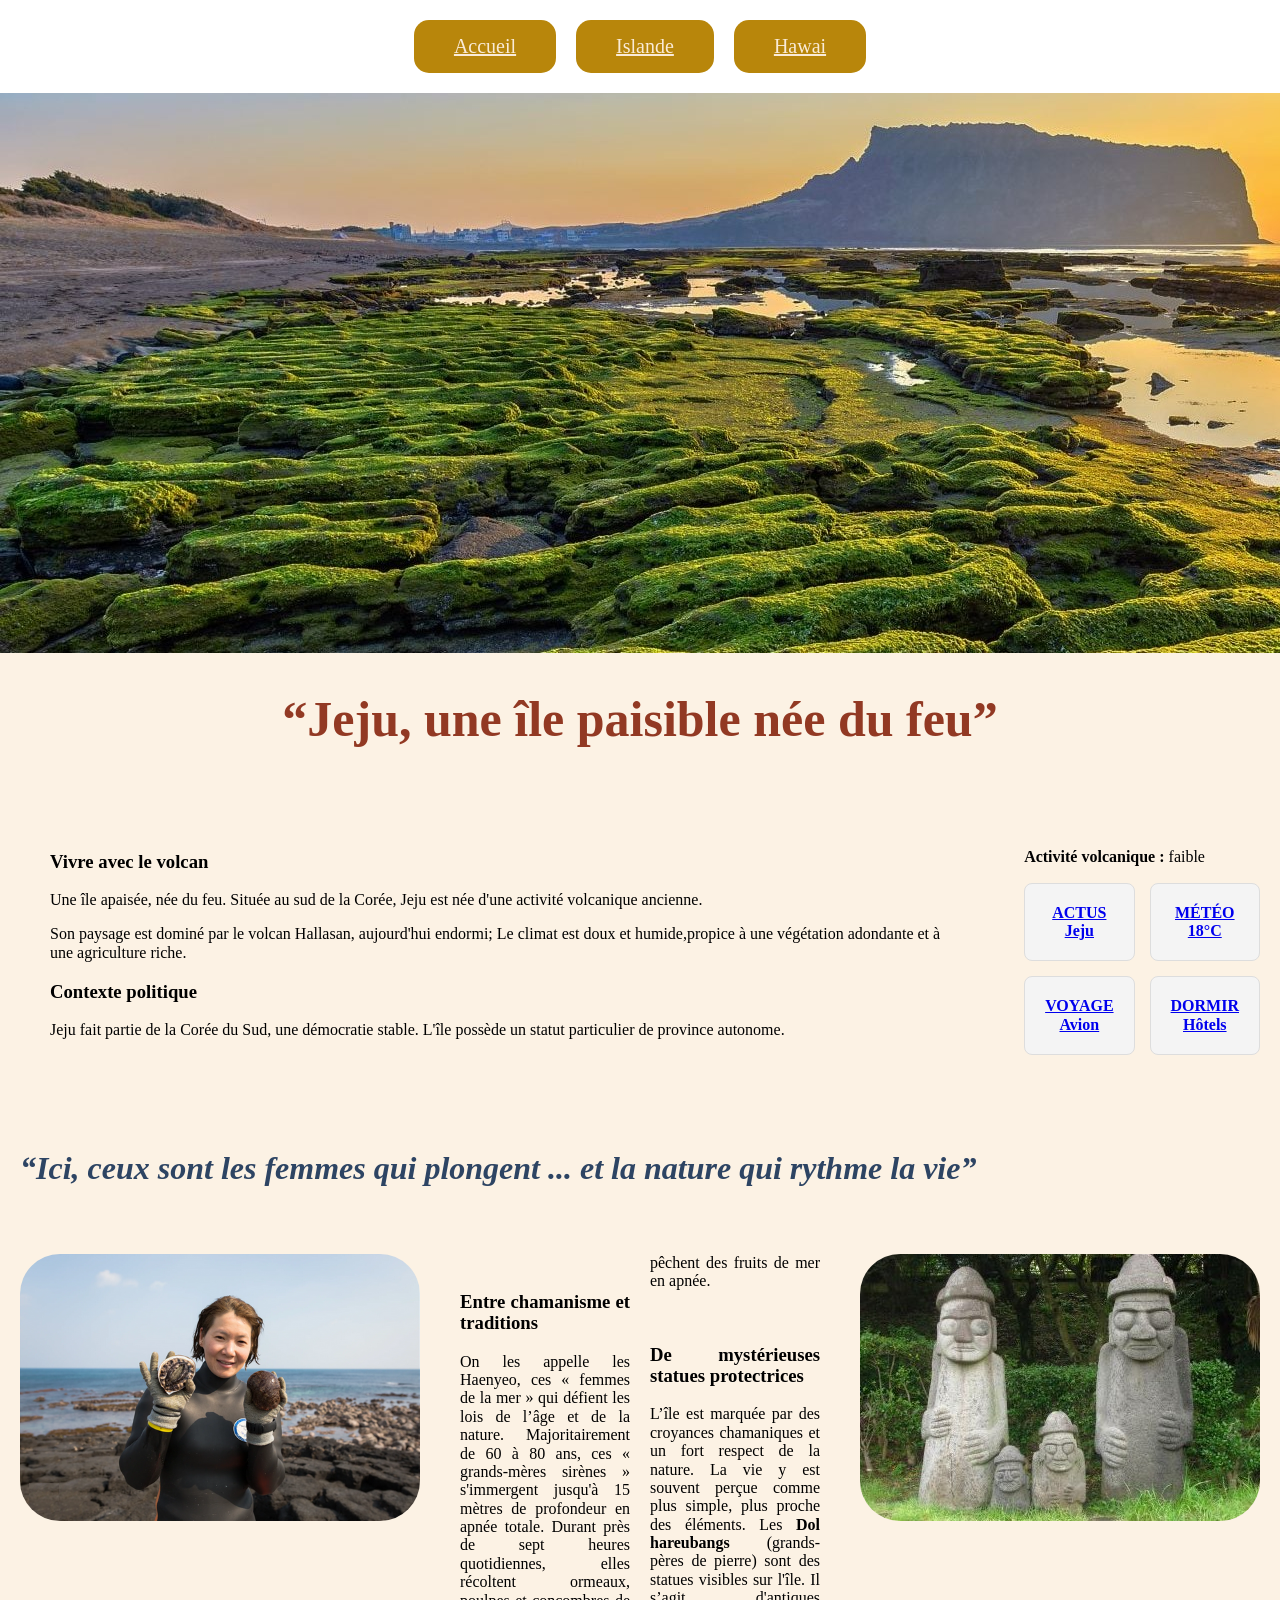
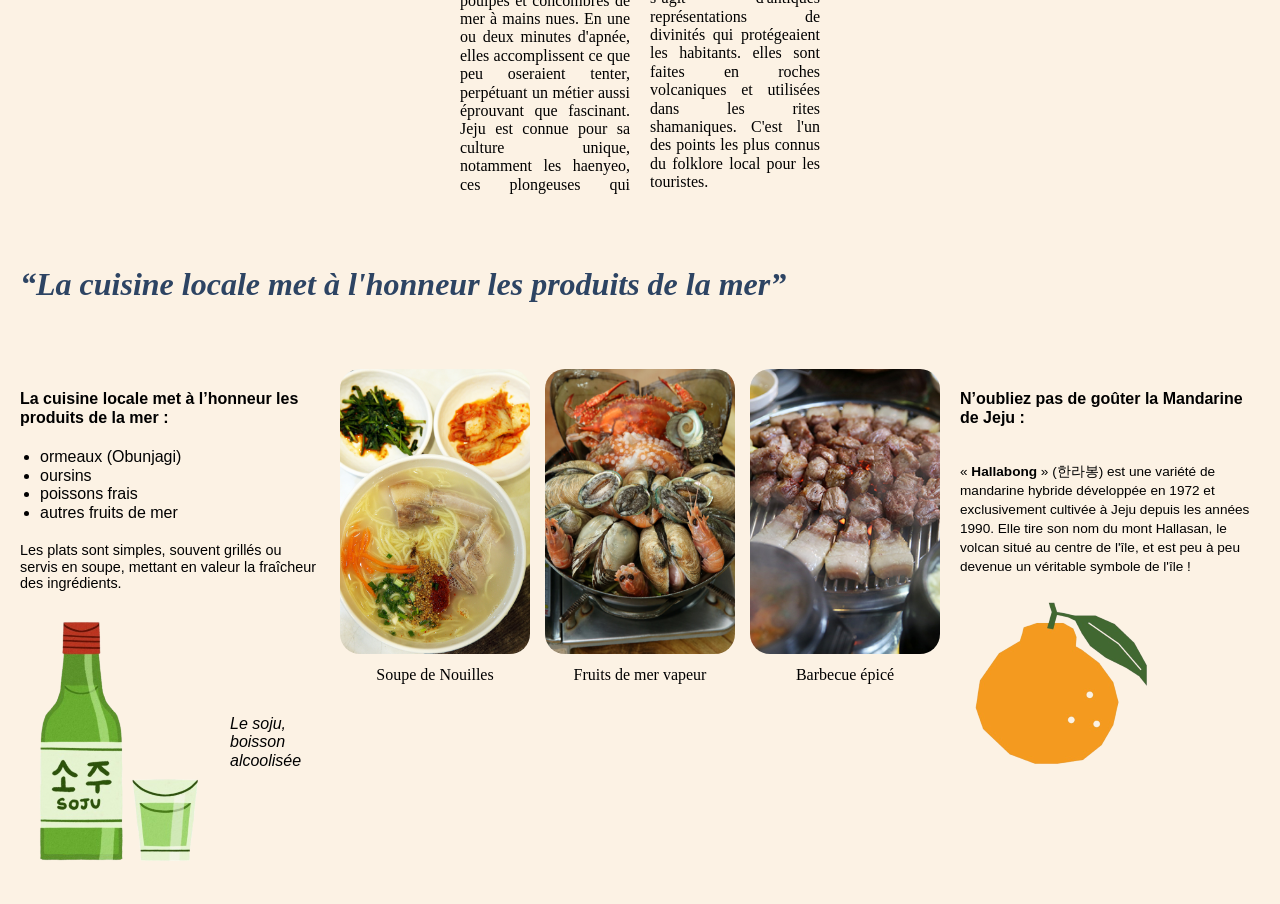
==== page_1_jeju.html @ 47151286 "premier envoi exo lieux" ====
<!DOCTYPE html>
<html lang="en">

<head>
    <meta charset="UTF-8">
    <meta name="viewport" content="width=device-width, initial-scale=1.0">
    <title>Jeju</title>
    <link rel="stylesheet" type="text/css" href="normalize.css">
    <link rel="stylesheet" type="text/css" href="style.css">
</head>

<body>
    <header>
        <nav class="main-nav">
            <a href="index.html" class="nav-button btn-accueil">Accueil</a>
            <a href="page_2_islande.html" class="nav-button btn-islande">Islande</a>
            <a href="page_3_hawai.html" class="nav-button btn-hawai">Hawai</a>
        </nav>
    </header>
    <main>
        <section class="banniere-container">
            <img src="images_jeju/1_banniere_jeju.jpg" alt="coucher soleil île de Jeju">
            <h1>“Jeju, une île paisible née du feu”</h1>
        </section>

        <section class="jeju-container">
            <div class="text-content">
                <h3>Vivre avec le volcan</h3>
                <p>Une île apaisée, née du feu. Située au sud de la Corée, Jeju est née d'une activité volcanique
                    ancienne.
                </p>
                <p>Son paysage est dominé par le volcan Hallasan, aujourd'hui endormi;
                    Le climat est doux et humide,propice à une végétation adondante et à une agriculture riche.</p>

                <h3>Contexte politique</h3>
                <p>Jeju fait partie de la Corée du Sud, une démocratie stable. L'île possède un statut particulier de
                    province
                    autonome.</p>
            </div>
            <div style="flex: 1;">
                <p><strong>Activité volcanique :</strong> faible</p>
                <div class="stats-grid">
                    <a href="https://fr.yna.co.kr/view/PYH20260420074200884" target="_blank"
                        class="stat-card">ACTUS<br>Jeju</a>
                    <a href="https://www.accuweather.com/en/kr/jeju/224209/weather-forecast/224209" target="_blank"
                        class="stat-card">MÉTÉO<br>18°C</a>
                    <a href="https://www.skyscanner.fr" target="_blank" class="stat-card">VOYAGE<br>Avion</a>
                    <a href="https://www.booking.com/city/kr/jeju.fr.html" target="_blank"
                        class="stat-card">DORMIR<br>Hôtels</a>
                </div>
            </div>

        </section>

        <section>
            <h2 class="section-title">“Ici, ceux sont les femmes qui plongent ... et la nature qui rythme la vie”</h2>
        </section>
        <section class="traditions">
            <div class="col-image">
                <img src="images_jeju/2_haenyeo.png" alt="Haenyeo">
            </div>

            <div class="col-texte-double">
                <div class="colonnes-interne">
                    <br>
                    <h3>Entre chamanisme et traditions</h3>
                    <p> On les appelle les Haenyeo, ces « femmes de la mer » qui défient les lois de l’âge et de la nature.
                        Majoritairement de 60 à 80 ans, ces « grands-mères sirènes » s'immergent jusqu'à 15 mètres de profondeur en apnée totale. Durant près de sept heures quotidiennes, elles récoltent ormeaux, poulpes et concombres de mer à mains nues. En une ou deux minutes d'apnée, elles accomplissent ce que peu oseraient tenter, perpétuant un métier aussi éprouvant que fascinant.
                        Jeju est connue pour sa culture unique, notamment les haenyeo, ces plongeuses qui pêchent des
                        fruits de mer en apnée. 
                    </p><br>
                    <h3>De mystérieuses statues protectrices</h3>
                    <p>L’île est marquée par des croyances chamaniques et un fort respect de la nature. La vie y est
                        souvent perçue comme plus simple, plus proche des éléments.
                        Les <strong>Dol hareubangs</strong> (grands-pères de pierre) sont des statues visibles sur l'île.
                        Il s’agit d'antiques représentations de divinités qui protégeaient les habitants.
                        elles sont faites en roches volcaniques et utilisées dans les rites shamaniques.
                        C'est l'un des points les plus connus du folklore local pour les touristes.
                    </p>
                </div>
            </div>

            <div class="col-image">
                <img src="images_jeju/3_statues_dol hareubangs.jpg" alt="Dol hareubangs">
            </div>
        </section>

        <section>
            <h2 class="section-title">“La cuisine locale met à l'honneur les produits de la mer”</h2>
        </section>
        <section class="cuisine-container">

            <div class="cuisine-col-gauche">
                <h4>La cuisine locale met à l’honneur les produits de la mer :</h4>
                <ul class="liste-mer">
                    <li>ormeaux (Obunjagi)</li>
                    <li>oursins</li>
                    <li>poissons frais</li>
                    <li>autres fruits de mer</li>
                </ul>
                <p class="legende-plats">Les plats sont simples, souvent grillés ou servis en soupe, mettant en valeur
                    la fraîcheur des ingrédients.</p>
                <div class="soju-bloc">
                    <img src="images_jeju/4_soju_sans_fond.png" alt="Soju">
                    <p><em>Le soju, boisson alcoolisée</em></p>
                </div>
            </div>

            <div class="cuisine-col-centre">
                <div class="photo-item">
                    <img src="images_jeju/5_soupe_jeju.png" alt="Soupe">
                    <p>Soupe de Nouilles</p>
                </div>
                <div class="photo-item">
                    <img src="images_jeju/6_fruits_mer_jeju.png" alt="Fruits de mer">
                    <p>Fruits de mer vapeur</p>
                </div>
                <div class="photo-item">
                    <img src="images_jeju/7_barbecue_coréen.png" alt="Barbecue">
                    <p>Barbecue épicé</p>
                </div>
            </div>

            <div class="cuisine-col-droite">
                <div class="mandarine-header">
                    <h4>N’oubliez pas de goûter la Mandarine de Jeju :</h4>

                </div>
                <p>« <strong>Hallabong</strong> » (한라봉) est une variété de mandarine hybride développée en 1972 et
                    exclusivement cultivée à Jeju depuis les années 1990. Elle tire son nom du mont Hallasan, le volcan
                    situé au centre de l'île, et est peu à peu devenue un véritable symbole de l'île !</p>
                <img src="images_jeju/8_mandarine_sans_fond.png" alt="Mandarine">
            </div>
        </section>
    </main>


</body>

</html>
---- style.css ----
/*ma barre de navigation*/
header {
    width: 100%;
}

.main-nav {
    display: flex;
    justify-content: center;
    align-items: center;
    gap: 20px;
    padding: 20px;
}

.nav-button {
    font-family: Georgia, 'Times New Roman', Times, serif;
    color: antiquewhite;
    font-size: 20px;
    padding: 15px 40px;
    background-color: darkgoldenrod;
    border-radius: 15px;
}
.nav-button:hover {
    background-color: #923923; 
    transition: background-color 0.3s ease; /* Rend le changement de couleur fluide */
    cursor: pointer; /* Force l'apparition de la petite main Trouvée sur GEMINI */
}

.accueil-container {
    display: flex;
    width: 100%;
    padding: 20px;
    justify-content: center;
}
.accueil_titre{
    font-size: 70px;
}

h1 {
    font-family: Georgia, 'Times New Roman', Times, serif;
    text-align: center;
    font-size: 50px;
    color: #923923;
}

main {
    background-color: rgb(252, 242, 228); /* couleur de mon fond crème*/
}


h2 {
    font-family: Georgia, 'Times New Roman', Times, serif;
    padding: 20px;
}

.section-title {
    font-style: italic;
    font-family: Georgia, 'Times New Roman', Times, serif;
    font-size: 32px;
    margin-top: 25px;
    color: rgb(45, 68, 99);
}
.text-content{
    padding: 30px;
}

/*page Jeju*/
.jeju-container {
    display: flex;
    /* j'ctive mode colonnes */
    gap: 30px;
    align-items: center;
    padding: 20px;
}

.stats-grid {
    display: grid;
    /* 2 colonnes de largeur égale */
    grid-template-columns: repeat(2, 1fr);
    gap: 15px;
    max-width: 400px;
    /* Optionnel : pour limiter la largeur totale */
}

.stat-card {
    background-color: #f4f4f4;
    padding: 20px;
    border-radius: 8px;
    text-align: center;
    border: 1px solid #ddd;
    font-weight: bold;
}

.traditions {
    display: flex;
    /* j'aligne les div enfants côte à côte */
    gap: 40px;
    padding: 20px;
    align-items: flex-start;
    text-transform: column 2;
}

.col-image img {
    width: 100%;
    /* L'image remplit 3 parts */
    height: auto;
    border-radius: 40px;
    display: block;
}

/* On diminue la place du texte au centre */
.col-texte-double {
    flex: 2;
}

/* les 2 colonnes de texte internes */
.colonnes-interne {
    column-count: 2;
    column-gap: 20px;
    text-align: left;
    font-size: 1rem;
}

.col-image img {
    width: 100%;
    /* pour image largeur de sa colonne */
    height: auto;
    border-radius: 40px;
}

/* mes colonnes de texte */
.colonnes-interne {
    column-count: 2;
    /* Divise le contenu en 2*/
    column-gap: 20px;
    text-align: justify;
}

/* Conteneur principal en 3 colonnes */
.cuisine-container {
    display: flex;
    justify-content: space-between;
    align-items: flex-start;
    gap: 20px;
    padding: 20px;
    font-family: Arial, sans-serif;
    /* Pour se rapprocher du visuel */
}

/* --- COLONNE GAUCHE --- */
.cuisine-col-gauche {
    flex: 1;
}

.liste-mer {
    padding-left: 20px;
    margin-bottom: 20px;
}

.legende-plats {
    font-size: 0.9rem;
    margin-bottom: 10px;
}

.soju-bloc {
    display: flex;
    align-items: center;
    gap: 10px;

}
/*
.soju-bloc img {
    width: 50px;
}

/* --- COLONNE CENTRE (Photos) --- */
.cuisine-col-centre {
    display: flex;
    flex: 2;
    gap: 15px;
    text-align: center;
}

.photo-item {
    flex: 1;
}

.photo-item img {
    width: 100%;
    aspect-ratio: 2 / 3;
    object-fit: cover;
    border-radius: 20px;
    max-height: 450px;
    /* Sécurité pour ne pas que les images sortent de l'écran */
}

.photo-item p {
    margin-top: 8px;
    font-size: 1rem;
    font-family: Georgia, 'Times New Roman', Times, serif;
    font-style: bold;
}

/* --- COLONNE DROITE --- */
.cuisine-col-droite {
    flex: 1;
    position: relative;
}

.mandarine-header {
    display: flex;
    justify-content: space-between;
    align-items: flex-start;
}

.mandarine-header img {
   width: 150px;
    margin-left: auto;  /* Pousse l'image vers la droite */
    margin-right: auto; /* Si combiné avec le premier, centre l'image */
    margin-top: -20px;  /* Pour la faire remonter si nécessaire */
}

.cuisine-col-droite p {
    font-size: 0.85rem;
    line-height: 1.4;
}

.requin-bloc img{
    border-radius: 40px;
}

.cuisine-col-droite img{
    border-radius: 20px;
}

/* --- RESPONSIVE DESIGN (Tablettes et Mobiles) --- */

@media screen and (max-width: 768px) {
    
    /* On empile les boutons du menu de navigation */
    .main-nav {
        flex-direction: column;
        gap: 10px;
    }

    .nav-button {
        width: 80%; /* Les boutons prennent presque toute la largeur */
        text-align: center;
        padding: 12px 0;
    }

    /* Pour empiler les 3 images de l'accueil verticalement */
    .accueil-container {
        flex-direction: column;
        align-items: center;
        gap: 20px;
    }

    .accueil-column img {
        width: 100%;
        max-width: 400px; /* Évite que l'image ne devienne géante sur tablette */
        height: auto;
    }

    /* On réduit la taille du titre pour mobile */
    h1 {
        font-size: 30px;
        padding: 0 10px;
    }
    /* --- Styles spécifiques pour la page Jeju (Mobile) --- */

    /* On empile le texte et les stats */
    .jeju-container {
        flex-direction: column;
        gap: 20px;
    }

    /* La grille de stats passe en 1 seule colonne ou reste en 2 selon ton choix */
    /* Ici, on la laisse en 2 colonnes pour gagner de la place en hauteur */
    .stats-grid {
        max-width: 100%;
        grid-template-columns: repeat(2, 1fr);
    }

    /* Section Traditions : on empile les images et le texte */
    .traditions {
        flex-direction: column;
        align-items: center;
        gap: 20px;
    }

    /* On annule les colonnes de texte internes pour que ce soit lisible sur mobile */
    .colonnes-interne {
        column-count: 1;
    }

    /* On s'assure que les images de Jeju prennent la largeur disponible */
    .col-image img {
        width: 100%;
        max-width: 500px;
    }

    /* Section Cuisine : on empile les 3 colonnes principales */
    .cuisine-container {
        flex-direction: column;
        gap: 30px;
    }

    /* Les photos de plats se mettent les unes sous les autres */
    .cuisine-col-centre {
        flex-direction: column;
        width: 100%;
    }

    .photo-item img {
        max-height: 300px; /* On réduit un peu la hauteur pour mobile */
    }

    /* On centre les éléments de la colonne de droite (mandarine) */
    .cuisine-col-droite {
        text-align: center;
    }

    .mandarine-header img {
        width: 100px;
        margin-top: 10px;
    }

    /* Bannière du haut : on ajuste l'image et le texte */
    .banniere-container img {
        width: 100%;
        height: 200px; /* On limite la hauteur pour ne pas manger tout l'écran */
        object-fit: cover;
    }

    .banniere-container h1 {
        font-size: 24px;
    }
}
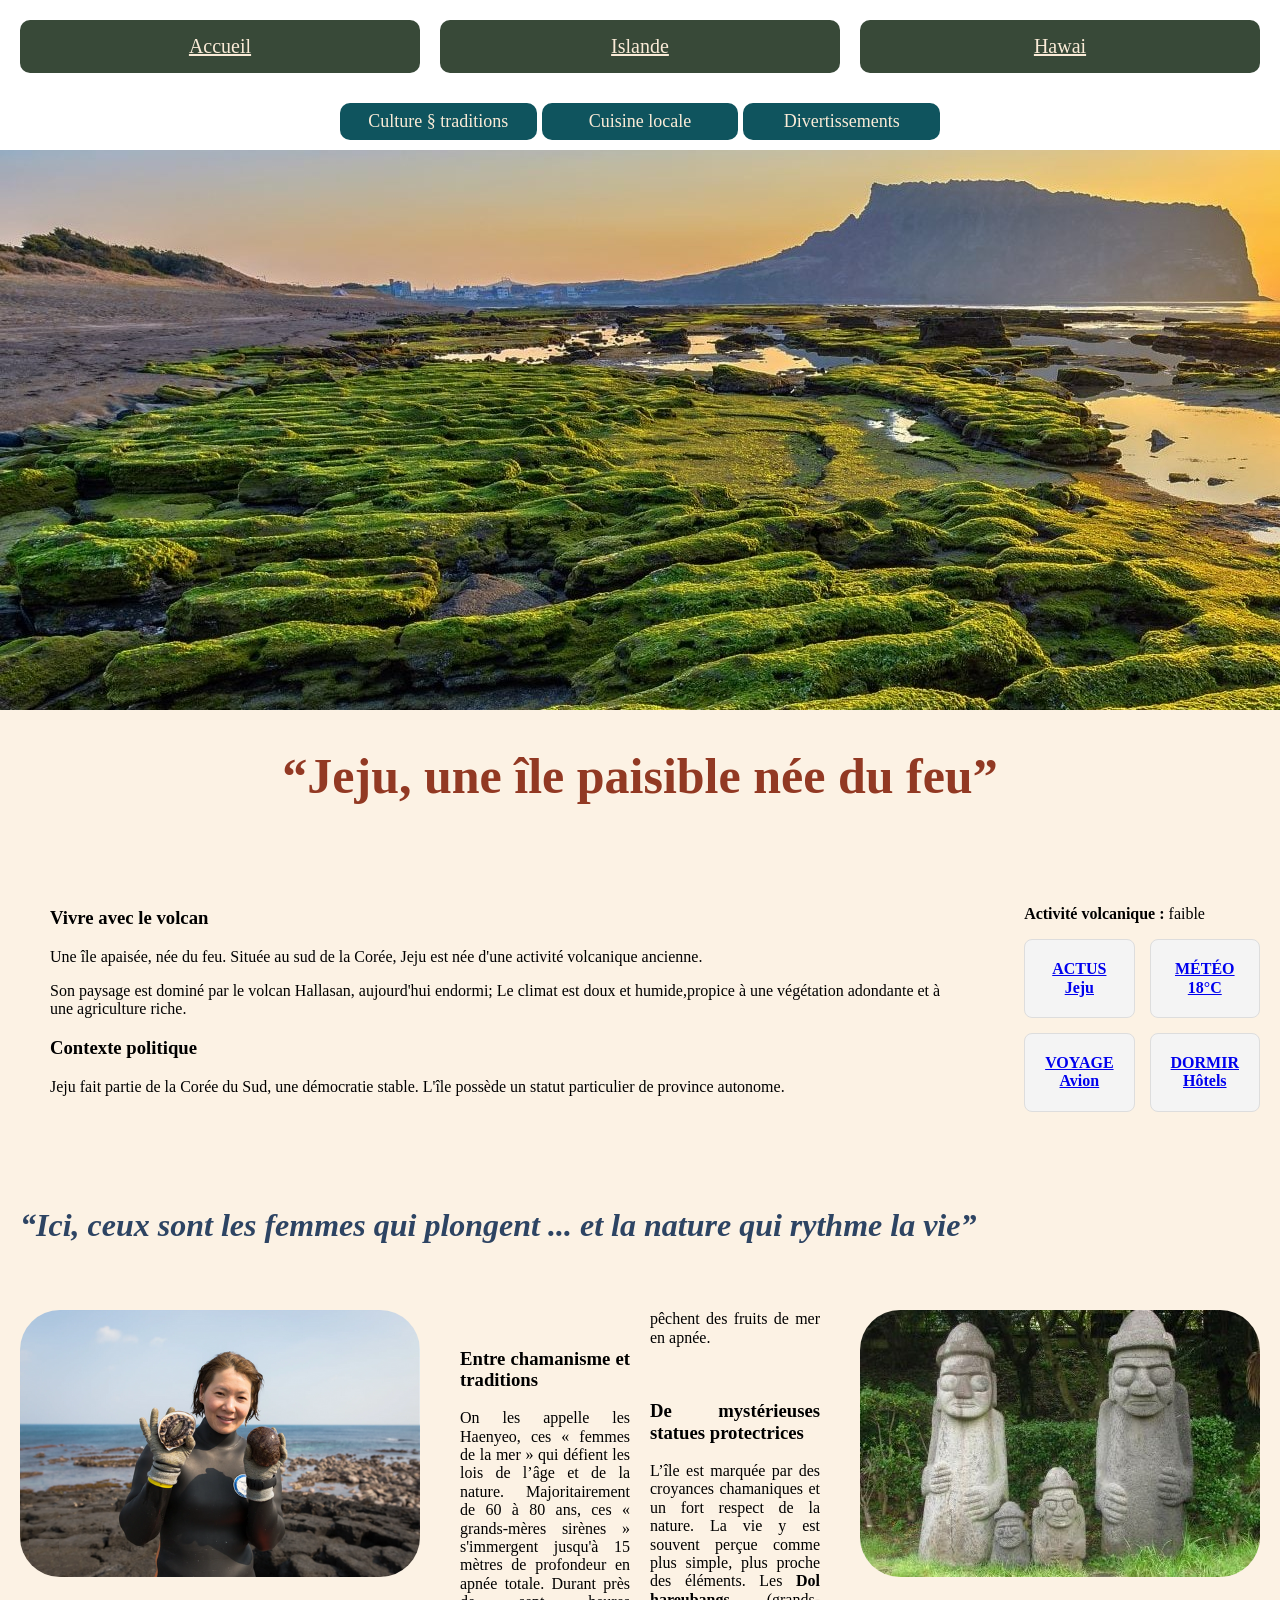
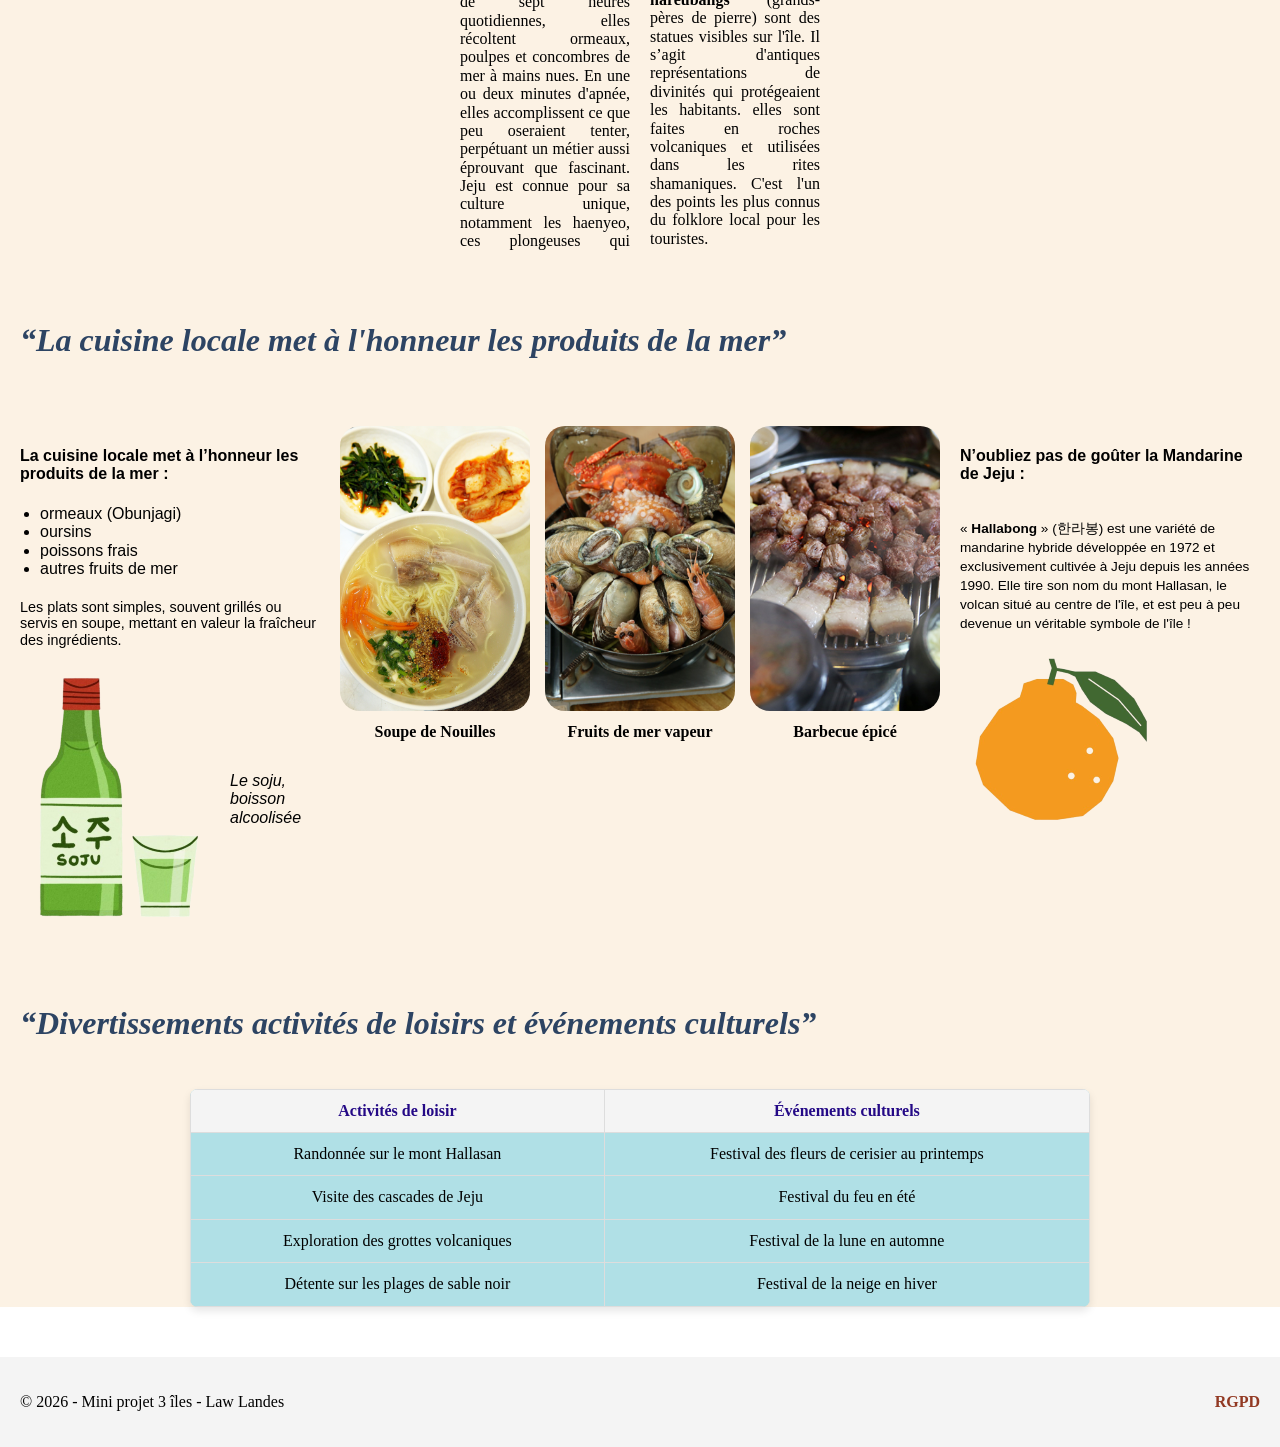
==== commit 7591c12e: "Séparation du CSS et correction titre" ====
--- a/page_1_jeju.html
+++ b/page_1_jeju.html
@@ -17,6 +17,11 @@
             <a href="page_3_hawai.html" class="nav-button btn-hawai">Hawai</a>
         </nav>
     </header>
+    <nav class="sub-nav">
+        <a href="#culture" class="nav-button btn-culture">Culture § traditions</a>
+        <a href="#cuisine locale" class="nav-button btn-cuisine">Cuisine locale</a>
+        <a href="#divertissements" class="nav-button btn-divertissements">Divertissements</a>
+    </nav>
     <main>
         <section class="banniere-container">
             <img src="images_jeju/1_banniere_jeju.jpg" alt="coucher soleil île de Jeju">
@@ -52,7 +57,7 @@
 
         </section>
 
-        <section>
+        <section id="culture">
             <h2 class="section-title">“Ici, ceux sont les femmes qui plongent ... et la nature qui rythme la vie”</h2>
         </section>
         <section class="traditions">
@@ -64,15 +69,20 @@
                 <div class="colonnes-interne">
                     <br>
                     <h3>Entre chamanisme et traditions</h3>
-                    <p> On les appelle les Haenyeo, ces « femmes de la mer » qui défient les lois de l’âge et de la nature.
-                        Majoritairement de 60 à 80 ans, ces « grands-mères sirènes » s'immergent jusqu'à 15 mètres de profondeur en apnée totale. Durant près de sept heures quotidiennes, elles récoltent ormeaux, poulpes et concombres de mer à mains nues. En une ou deux minutes d'apnée, elles accomplissent ce que peu oseraient tenter, perpétuant un métier aussi éprouvant que fascinant.
+                    <p> On les appelle les Haenyeo, ces « femmes de la mer » qui défient les lois de l’âge et de la
+                        nature.
+                        Majoritairement de 60 à 80 ans, ces « grands-mères sirènes » s'immergent jusqu'à 15 mètres de
+                        profondeur en apnée totale. Durant près de sept heures quotidiennes, elles récoltent ormeaux,
+                        poulpes et concombres de mer à mains nues. En une ou deux minutes d'apnée, elles accomplissent
+                        ce que peu oseraient tenter, perpétuant un métier aussi éprouvant que fascinant.
                         Jeju est connue pour sa culture unique, notamment les haenyeo, ces plongeuses qui pêchent des
-                        fruits de mer en apnée. 
+                        fruits de mer en apnée.
                     </p><br>
                     <h3>De mystérieuses statues protectrices</h3>
                     <p>L’île est marquée par des croyances chamaniques et un fort respect de la nature. La vie y est
                         souvent perçue comme plus simple, plus proche des éléments.
-                        Les <strong>Dol hareubangs</strong> (grands-pères de pierre) sont des statues visibles sur l'île.
+                        Les <strong>Dol hareubangs</strong> (grands-pères de pierre) sont des statues visibles sur
+                        l'île.
                         Il s’agit d'antiques représentations de divinités qui protégeaient les habitants.
                         elles sont faites en roches volcaniques et utilisées dans les rites shamaniques.
                         C'est l'un des points les plus connus du folklore local pour les touristes.
@@ -85,7 +95,7 @@
             </div>
         </section>
 
-        <section>
+        <section id="cuisine locale">
             <h2 class="section-title">“La cuisine locale met à l'honneur les produits de la mer”</h2>
         </section>
         <section class="cuisine-container">
@@ -132,8 +142,51 @@
                 <img src="images_jeju/8_mandarine_sans_fond.png" alt="Mandarine">
             </div>
         </section>
+        <section id="divertissements">
+            <h2 class="section-title">“Divertissements activités de loisirs et événements culturels”</h2>
+        </section>
+        <section class="divertissement-container">
+            <div class="table-divertissement">
+                <table>
+                    <thead>
+                        <tr>
+                            <th>Activités de loisir</th>
+                            <th>Événements culturels</th>
+                        </tr>
+                    </thead>
+                    <tbody>
+                        <tr>
+                            <td>Randonnée sur le mont Hallasan</td>
+                            <td>Festival des fleurs de cerisier au printemps</td>
+                        </tr>
+                        <tr>
+                            <td>Visite des cascades de Jeju</td>
+                            <td>Festival du feu en été</td>
+                        </tr>
+                        <tr>
+                            <td>Exploration des grottes volcaniques</td>
+                            <td>Festival de la lune en automne</td>
+                        </tr>
+                        <tr>
+                            <td>Détente sur les plages de sable noir</td>
+                            <td>Festival de la neige en hiver</td>
+                        </tr>
+                    </tbody>
+
+
+                </table>
+            </div>
+        </section>
     </main>
+    <footer class="mon-footer">
 
+        <div class="footer-left">
+            <p>© 2026 - Mini projet 3 îles - Law Landes</p>
+        </div>
+        <div class="footer-center">
+            <a href="#" class="footer-link">RGPD</a>
+        </div>
+    </footer>
 
 </body>
 
--- a/style.css
+++ b/style.css
@@ -1,4 +1,4 @@
-/*ma barre de navigation*/
+/* STYLES toutes mes pages */
 header {
     width: 100%;
 }
@@ -15,25 +15,49 @@
     font-family: Georgia, 'Times New Roman', Times, serif;
     color: antiquewhite;
     font-size: 20px;
+    text-align: center;
+    flex: 1;
     padding: 15px 40px;
-    background-color: darkgoldenrod;
-    border-radius: 15px;
-}
+    background-color: rgb(56, 73, 56);
+    border-radius: 10px;
+    transition: background-color 0.3s ease;
+}
+
 .nav-button:hover {
-    background-color: #923923; 
-    transition: background-color 0.3s ease; /* Rend le changement de couleur fluide */
-    cursor: pointer; /* Force l'apparition de la petite main Trouvée sur GEMINI */
-}
-
-.accueil-container {
-    display: flex;
-    width: 100%;
-    padding: 20px;
+    background-color: rgb(15, 84, 94);
+    cursor: pointer;
+}
+
+.sub-nav {
+    display: flex;
+    color: antiquewhite;
     justify-content: center;
-}
-.accueil_titre{
-    font-size: 70px;
-}
+    align-items: center;
+    gap: 5px;
+    padding: 10px 0;
+    width: 90%;
+    max-width: 600px;
+    margin: 0 auto;
+}
+
+.sub-nav a {
+    text-decoration: none;
+    font-family: Georgia, 'Times New Roman', Times, serif;
+    color: antiquewhite;
+    font-size: 18px;
+    background-color: rgb(15, 84, 94);
+    padding: 8px 20px;
+    border-radius: 10px;
+    text-align: center;
+    transition: color 0.3s ease, background-color 0.3s ease;
+}
+
+.sub-nav a:hover {
+    background-color: #0e4e97;
+    color: #e7c553;
+    cursor: pointer;
+}
+
 
 h1 {
     font-family: Georgia, 'Times New Roman', Times, serif;
@@ -43,9 +67,8 @@
 }
 
 main {
-    background-color: rgb(252, 242, 228); /* couleur de mon fond crème*/
-}
-
+    background-color: rgb(252, 242, 228);
+}
 
 h2 {
     font-family: Georgia, 'Times New Roman', Times, serif;
@@ -59,14 +82,13 @@
     margin-top: 25px;
     color: rgb(45, 68, 99);
 }
-.text-content{
+
+.text-content {
     padding: 30px;
 }
 
-/*page Jeju*/
 .jeju-container {
     display: flex;
-    /* j'ctive mode colonnes */
     gap: 30px;
     align-items: center;
     padding: 20px;
@@ -74,11 +96,9 @@
 
 .stats-grid {
     display: grid;
-    /* 2 colonnes de largeur égale */
     grid-template-columns: repeat(2, 1fr);
     gap: 15px;
     max-width: 400px;
-    /* Optionnel : pour limiter la largeur totale */
 }
 
 .stat-card {
@@ -92,50 +112,27 @@
 
 .traditions {
     display: flex;
-    /* j'aligne les div enfants côte à côte */
     gap: 40px;
     padding: 20px;
     align-items: flex-start;
-    text-transform: column 2;
+}
+
+.col-texte-double {
+    flex: 2;
 }
 
 .col-image img {
     width: 100%;
-    /* L'image remplit 3 parts */
     height: auto;
     border-radius: 40px;
-    display: block;
-}
-
-/* On diminue la place du texte au centre */
-.col-texte-double {
-    flex: 2;
-}
-
-/* les 2 colonnes de texte internes */
+}
+
 .colonnes-interne {
     column-count: 2;
     column-gap: 20px;
-    text-align: left;
-    font-size: 1rem;
-}
-
-.col-image img {
-    width: 100%;
-    /* pour image largeur de sa colonne */
-    height: auto;
-    border-radius: 40px;
-}
-
-/* mes colonnes de texte */
-.colonnes-interne {
-    column-count: 2;
-    /* Divise le contenu en 2*/
-    column-gap: 20px;
     text-align: justify;
 }
 
-/* Conteneur principal en 3 colonnes */
 .cuisine-container {
     display: flex;
     justify-content: space-between;
@@ -143,10 +140,8 @@
     gap: 20px;
     padding: 20px;
     font-family: Arial, sans-serif;
-    /* Pour se rapprocher du visuel */
-}
-
-/* --- COLONNE GAUCHE --- */
+}
+
 .cuisine-col-gauche {
     flex: 1;
 }
@@ -165,14 +160,8 @@
     display: flex;
     align-items: center;
     gap: 10px;
-
-}
-/*
-.soju-bloc img {
-    width: 50px;
-}
-
-/* --- COLONNE CENTRE (Photos) --- */
+}
+
 .cuisine-col-centre {
     display: flex;
     flex: 2;
@@ -190,17 +179,15 @@
     object-fit: cover;
     border-radius: 20px;
     max-height: 450px;
-    /* Sécurité pour ne pas que les images sortent de l'écran */
 }
 
 .photo-item p {
     margin-top: 8px;
     font-size: 1rem;
     font-family: Georgia, 'Times New Roman', Times, serif;
-    font-style: bold;
-}
-
-/* --- COLONNE DROITE --- */
+    font-weight: bold;
+}
+
 .cuisine-col-droite {
     flex: 1;
     position: relative;
@@ -213,10 +200,10 @@
 }
 
 .mandarine-header img {
-   width: 150px;
-    margin-left: auto;  /* Pousse l'image vers la droite */
-    margin-right: auto; /* Si combiné avec le premier, centre l'image */
-    margin-top: -20px;  /* Pour la faire remonter si nécessaire */
+    width: 150px;
+    margin-left: auto;
+    margin-right: auto;
+    margin-top: -20px;
 }
 
 .cuisine-col-droite p {
@@ -224,98 +211,136 @@
     line-height: 1.4;
 }
 
-.requin-bloc img{
+.requin-bloc img {
     border-radius: 40px;
 }
 
-.cuisine-col-droite img{
+.cuisine-col-droite img {
     border-radius: 20px;
 }
 
-/* --- RESPONSIVE DESIGN (Tablettes et Mobiles) --- */
+.table-divertissement {
+    overflow-x: hidden;
+    max-width: 900px;
+    box-shadow: 0 4px 8px rgba(0, 0, 0, 0.1);
+    border-radius: 8px;
+    border-collapse: collapse;
+    background-color: powderblue;
+    margin: 20px auto;
+}
+
+table {
+    width: 100%;
+    border-collapse: collapse;
+}
+
+th,
+td {
+    padding: 12px 15px;
+    border: 1px solid #ddd;
+    text-align: center;
+}
+
+th {
+    background-color: #f4f4f4;
+    font-weight: bold;
+    color: #240986;
+}
+
+.mon-footer {
+    display: flex;
+    justify-content: space-between;
+    align-items: center;
+    padding: 20px;
+    background-color: #f4f4f4;
+    margin-top: 50px;
+    font-family: Georgia, 'Times New Roman', Times, serif;
+}
+
+.footer-link {
+    color: #923923;
+    text-decoration: none;
+    font-weight: bold;
+}
+
+/*  SECTION RESPONSIV (TABLEttE)  */
 
 @media screen and (max-width: 768px) {
-    
-    /* On empile les boutons du menu de navigation */
     .main-nav {
         flex-direction: column;
         gap: 10px;
+        width: 100%;
+        align-items: center;
+        padding: 20px 0;
     }
 
     .nav-button {
-        width: 80%; /* Les boutons prennent presque toute la largeur */
+        width: 80%;
         text-align: center;
         padding: 12px 0;
-    }
-
-    /* Pour empiler les 3 images de l'accueil verticalement */
-    .accueil-container {
-        flex-direction: column;
+        flex: none;
+        max-width: 300px;
+    }
+
+    .sub-nav {
+        flex-direction: column;
+        gap: 10px;
+        width: 90%;
         align-items: center;
-        gap: 20px;
-    }
-
-    .accueil-column img {
-        width: 100%;
-        max-width: 400px; /* Évite que l'image ne devienne géante sur tablette */
-        height: auto;
-    }
-
-    /* On réduit la taille du titre pour mobile */
+    }
+
+    .sub-nav a {
+        display: block;
+        width: 50%;
+        max-width: 400px;
+        text-align: center;
+        padding: 12px 20px;
+    }
+
     h1 {
         font-size: 30px;
         padding: 0 10px;
     }
-    /* --- Styles spécifiques pour la page Jeju (Mobile) --- */
-
-    /* On empile le texte et les stats */
+
     .jeju-container {
         flex-direction: column;
         gap: 20px;
     }
 
-    /* La grille de stats passe en 1 seule colonne ou reste en 2 selon ton choix */
-    /* Ici, on la laisse en 2 colonnes pour gagner de la place en hauteur */
     .stats-grid {
         max-width: 100%;
         grid-template-columns: repeat(2, 1fr);
     }
 
-    /* Section Traditions : on empile les images et le texte */
     .traditions {
         flex-direction: column;
         align-items: center;
         gap: 20px;
     }
 
-    /* On annule les colonnes de texte internes pour que ce soit lisible sur mobile */
     .colonnes-interne {
         column-count: 1;
     }
 
-    /* On s'assure que les images de Jeju prennent la largeur disponible */
     .col-image img {
         width: 100%;
         max-width: 500px;
     }
 
-    /* Section Cuisine : on empile les 3 colonnes principales */
     .cuisine-container {
         flex-direction: column;
         gap: 30px;
     }
 
-    /* Les photos de plats se mettent les unes sous les autres */
     .cuisine-col-centre {
         flex-direction: column;
         width: 100%;
     }
 
     .photo-item img {
-        max-height: 300px; /* On réduit un peu la hauteur pour mobile */
-    }
-
-    /* On centre les éléments de la colonne de droite (mandarine) */
+        max-height: 300px;
+    }
+
     .cuisine-col-droite {
         text-align: center;
     }
@@ -325,14 +350,35 @@
         margin-top: 10px;
     }
 
-    /* Bannière du haut : on ajuste l'image et le texte */
+    .divertissement-container {
+        padding: 40px 20px;
+        display: flex;
+        justify-content: center;
+    }
+
+    .table-divertissement {
+        width: 100%;
+        overflow-x: auto;
+        display: block;
+    }
+
     .banniere-container img {
         width: 100%;
-        height: 200px; /* On limite la hauteur pour ne pas manger tout l'écran */
+        height: 200px;
         object-fit: cover;
     }
 
     .banniere-container h1 {
         font-size: 24px;
     }
+}
+
+/*  SECTION RESPONSIV (MOBIL)  */
+
+@media screen and (max-width: 480px) {
+    .mon-footer {
+        flex-direction: column;
+        gap: 10px;
+        text-align: center;
+    }
 }
